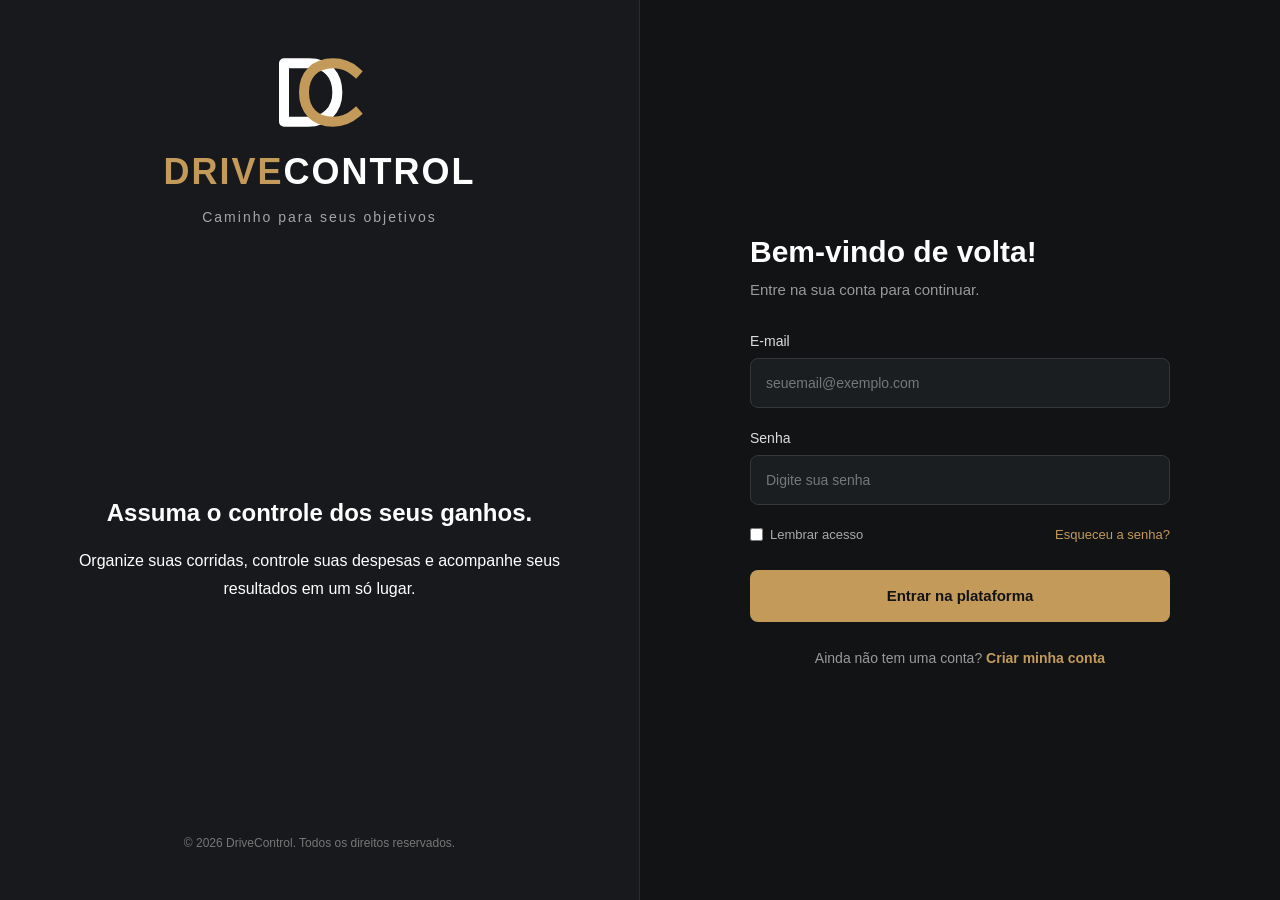
==== index.html @ f90888a5 "feat: adiciona projeto DriveControl Planner" ====
<!DOCTYPE html>
<html lang="pt-BR">

<head>
    <meta charset="UTF-8">
    <meta name="viewport" content="width=device-width, initial-scale=1.0">

    <meta name="description" content="DriveControl - Gestão financeira inteligente para motoristas.">

    <title>DriveControl | Login</title>

    <link rel="stylesheet" href="css/style.css">
</head>

<body>

    <main class="login-container">

        <!-- Área de apresentação -->
        <section class="login-banner">

            <!-- Identidade visual DriveControl -->
            <a href="index.html" class="brand-logo">

                <svg
                    class="brand-icon"
                    viewBox="0 0 120 100"
                    fill="none"
                    xmlns="http://www.w3.org/2000/svg"
                    aria-hidden="true"
                >

                    <!-- Letra D -->
                    <path
                        d="M18 15H48C70 15 82 29 82 50C82 71 68 85 47 85H18V15Z"
                        stroke="#FFFFFF"
                        stroke-width="12"
                        stroke-linejoin="round"
                    />

                    <!-- Letra C -->
                    <path
                        d="M104 25C96 18 87 15 77 15C55 15 42 29 42 50C42 71 55 85 77 85C87 85 96 82 104 75"
                        stroke="#C49A5A"
                        stroke-width="12"
                        stroke-linecap="square"
                    />

                </svg>

                <span class="brand-name">
                    <span class="brand-drive">DRIVE</span><span class="brand-control">CONTROL</span>
                </span>

                <span class="brand-slogan">
                    Caminho para seus objetivos
                </span>

            </a>

            <!-- Apresentação -->
            <div class="banner-content">

                <h1>Assuma o controle dos seus ganhos.</h1>

                <p>
                    Organize suas corridas, controle suas despesas
                    e acompanhe seus resultados em um só lugar.
                </p>

            </div>

            <footer>
                © 2026 DriveControl. Todos os direitos reservados.
            </footer>

        </section>

        <!-- Área de autenticação -->
        <section class="login-form-container">

            <div class="login-form">

                <h2>Bem-vindo de volta!</h2>

                <p class="subtitle">
                    Entre na sua conta para continuar.
                </p>

                <form id="loginForm">

                    <div class="input-group">

                        <label for="email">E-mail</label>

                        <input
                            type="email"
                            id="email"
                            placeholder="seuemail@exemplo.com"
                            required
                        >

                    </div>

                    <div class="input-group">

                        <label for="password">Senha</label>

                        <input
                            type="password"
                            id="password"
                            placeholder="Digite sua senha"
                            required
                        >

                    </div>

                    <div class="form-options">

                        <label>
                            <input type="checkbox" id="remember">
                            Lembrar acesso
                        </label>

                        <a href="#">Esqueceu a senha?</a>

                    </div>

                    <button type="submit">
                        Entrar na plataforma
                    </button>

                </form>

                <p class="register-link">
                    Ainda não tem uma conta?
                    <a href="#">Criar minha conta</a>
                </p>

            </div>

        </section>

    </main>

    <script src="js/script.js"></script>

</body>
</html>
---- css/style.css ----
/* ========================================
   DRIVE CONTROL
   Identidade visual: Dark Premium
======================================== */


/* ========================================
   1. CONFIGURAÇÕES GERAIS
======================================== */

* {
    margin: 0;
    padding: 0;
    box-sizing: border-box;
}

body {
    min-height: 100vh;
    background: #111315;
    color: #FFFFFF;
    font-family: Arial, Helvetica, sans-serif;
}


/* ========================================
   2. CONTAINER PRINCIPAL
======================================== */

.login-container {
    display: flex;
    min-height: 100vh;
}


/* ========================================
   3. ÁREA DE APRESENTAÇÃO
======================================== */

.login-banner {
    width: 50%;
    min-height: 100vh;
    padding: 50px 60px;

    display: flex;
    flex-direction: column;
    align-items: center;
    justify-content: space-between;

    background: #17191C;
    border-right: 1px solid #292C30;
}

.banner-content {
    width: 100%;
    max-width: 520px;
    margin: auto 0;
    text-align: center;
}

.banner-content h1 {
    text-align: center;
    margin-bottom: 20px;
}

.banner-content p {
    text-align: center;
    line-height: 1.7;
}


.login-banner footer {
    color: #777777;
    font-size: 12px;
    text-align: center;
}


/* ========================================
   4. LOGOTIPO DRIVECONTROL
======================================== */

.brand-logo {
    display: flex;
    flex-direction: column;
    align-items: center;
    justify-content: center;

    width: fit-content;
    margin: 0 auto 40px;
    gap: 8px;

    text-decoration: none;
}

.brand-icon {
    width: 100px;
    height: 85px;
    margin-bottom: 8px;
}

.brand-name {
    display: flex;
    align-items: center;
    justify-content: center;

    font-size: 36px;
    font-weight: 800;
    letter-spacing: 2px;
}

.brand-drive {
    color: #C49A5A;
}

.brand-control {
    color: #FFFFFF;
}

.brand-slogan {
    color: #A5A5A5;
    font-size: 14px;
    letter-spacing: 2px;
    text-align: center;
    margin-top: 8px;
}


/* ========================================
   5. ÁREA DE LOGIN
======================================== */

.login-form-container {
    width: 50%;
    min-height: 100vh;
    padding: 40px;

    display: flex;
    align-items: center;
    justify-content: center;

    background: #111315;
}

.login-form {
    width: 100%;
    max-width: 420px;
}

.login-form h2 {
    color: #FFFFFF;
    font-size: 30px;
    margin-bottom: 12px;
}

.subtitle {
    color: #999999;
    font-size: 15px;
    margin-bottom: 35px;
}


/* ========================================
   6. CAMPOS DO FORMULÁRIO
======================================== */

.input-group {
    display: flex;
    flex-direction: column;
    margin-bottom: 22px;
}

.input-group label {
    color: #DDDDDD;
    font-size: 14px;
    margin-bottom: 9px;
}

.input-group input {
    width: 100%;
    height: 50px;

    padding: 0 15px;

    color: #FFFFFF;
    background: #1B1E21;

    border: 1px solid #34383D;
    border-radius: 8px;

    outline: none;
    font-size: 14px;

    transition: border-color 0.3s;
}

.input-group input:focus {
    border-color: #C49A5A;
}

.input-group input::placeholder {
    color: #777777;
}


/* ========================================
   7. OPÇÕES DO FORMULÁRIO
======================================== */

.form-options {
    display: flex;
    align-items: center;
    justify-content: space-between;

    margin: 10px 0 28px;

    font-size: 13px;
}

.form-options label {
    display: flex;
    align-items: center;
    gap: 7px;
    color: #AAAAAA;
}

.form-options input {
    accent-color: #C49A5A;
}

.form-options a {
    color: #C49A5A;
    text-decoration: none;
}

.form-options a:hover {
    text-decoration: underline;
}


/* ========================================
   8. BOTÃO DE LOGIN
======================================== */

.login-form button {
    width: 100%;
    height: 52px;

    color: #111315;
    background: #C49A5A;

    border: none;
    border-radius: 8px;

    font-size: 15px;
    font-weight: bold;

    cursor: pointer;

    transition: background 0.3s, transform 0.2s;
}

.login-form button:hover {
    background: #D5AD70;
    transform: translateY(-2px);
}


/* ========================================
   9. LINK DE CADASTRO
======================================== */

.register-link {
    margin-top: 28px;

    color: #999999;
    font-size: 14px;
    text-align: center;
}

.register-link a {
    color: #C49A5A;
    font-weight: bold;
    text-decoration: none;
}

.register-link a:hover {
    text-decoration: underline;
}


/* ========================================
   10. RESPONSIVIDADE
======================================== */

@media (max-width: 900px) {

    .login-banner {
        padding: 40px 30px;
    }

    .banner-content h1 {
        font-size: 34px;
    }

    .login-form-container {
        padding: 30px;
    }

}


@media (max-width: 700px) {

    .login-container {
        flex-direction: column;
    }

    .login-banner {
        width: 100%;
        min-height: auto;
        padding: 35px 25px;

        border-right: none;
    }

    .brand-logo {
        margin-bottom: 35px;
    }

    .banner-content {
        margin: 20px 0 35px;
        text-align: center;
    }

    .banner-content h1 {
        font-size: 29px;
    }

    .banner-content p {
        font-size: 15px;
    }

    .login-banner footer {
        margin-top: 15px;
    }

    .login-form-container {
        width: 100%;
        min-height: auto;
        padding: 45px 25px;
    }

    .login-form h2 {
        font-size: 26px;
    }

}


@media (max-width: 600px) {

    .brand-icon {
        width: 80px;
        height: 70px;
    }

    .brand-name {
        font-size: 27px;
        letter-spacing: 1px;
    }

    .brand-slogan {
        font-size: 12px;
        letter-spacing: 1px;
    }

}
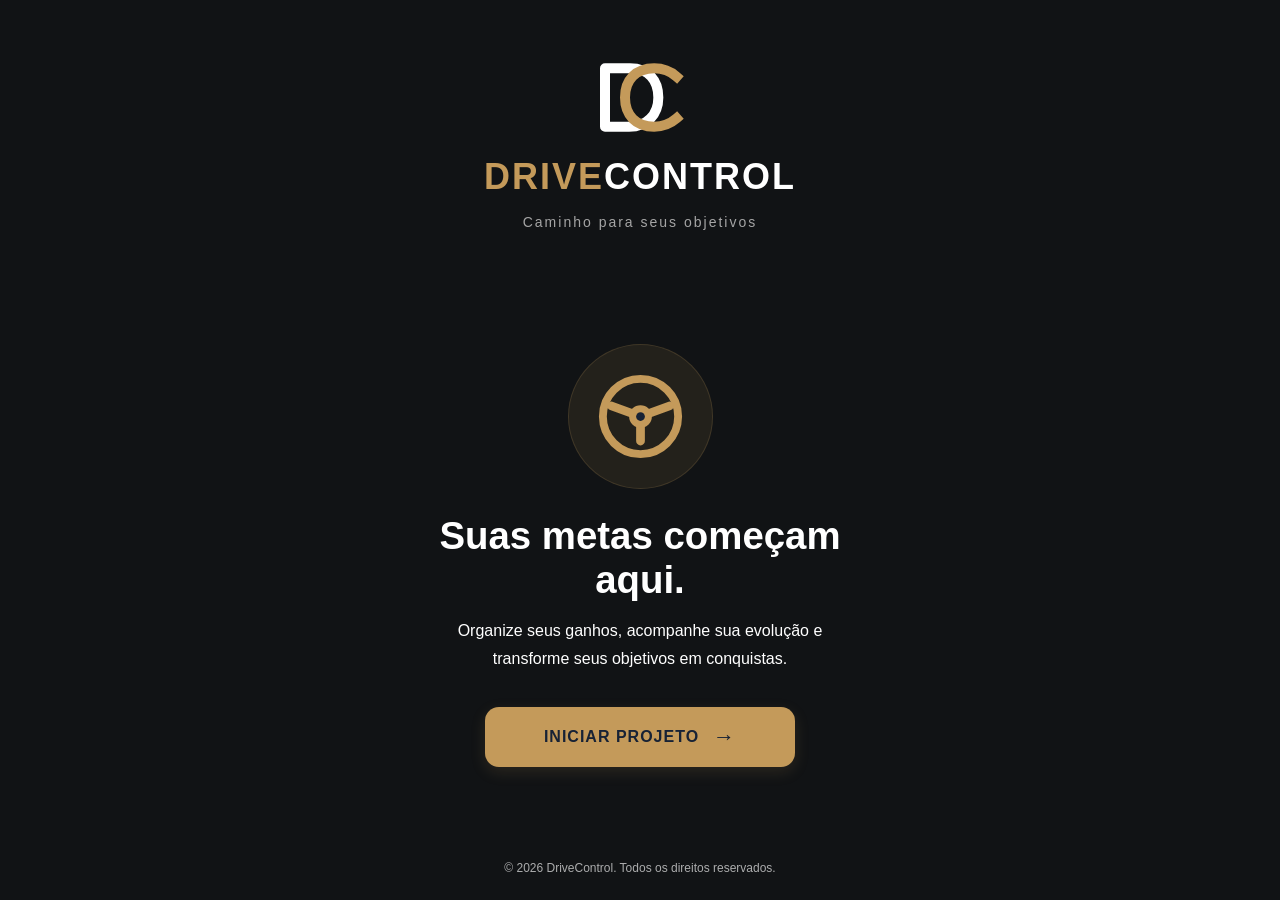
==== commit 4d964890: "Formulario inicial do app mudança da tela inical do app. agora com botão para inicar projeto!" ====
--- a/index.html
+++ b/index.html
@@ -5,21 +5,21 @@
     <meta charset="UTF-8">
     <meta name="viewport" content="width=device-width, initial-scale=1.0">
 
-    <meta name="description" content="DriveControl - Gestão financeira inteligente para motoristas.">
+    <meta name="description" content="DriveControl - Suas metas começam aqui.">
 
-    <title>DriveControl | Login</title>
+    <title>DriveControl | Início</title>
 
     <link rel="stylesheet" href="css/style.css">
+    <link rel="stylesheet" href="css/inicio.css">
 </head>
 
-<body>
+<body class="home-page">
 
-    <main class="login-container">
+    <main class="home-container">
 
-        <!-- Área de apresentação -->
-        <section class="login-banner">
+        <!-- LOGOTIPO -->
+        <header class="home-header">
 
-            <!-- Identidade visual DriveControl -->
             <a href="index.html" class="brand-logo">
 
                 <svg
@@ -58,92 +58,102 @@
 
             </a>
 
-            <!-- Apresentação -->
-            <div class="banner-content">
+        </header>
 
-                <h1>Assuma o controle dos seus ganhos.</h1>
 
-                <p>
-                    Organize suas corridas, controle suas despesas
-                    e acompanhe seus resultados em um só lugar.
-                </p>
+        <!-- CONTEÚDO PRINCIPAL -->
+        <section class="home-content">
+
+            <!-- VOLANTE DRIVECONTROL -->
+            <div class="steering-wheel">
+
+                <svg
+                    viewBox="0 0 120 120"
+                    fill="none"
+                    xmlns="http://www.w3.org/2000/svg"
+                    aria-hidden="true"
+                >
+
+                    <!-- Aro externo -->
+                    <circle
+                        cx="60"
+                        cy="60"
+                        r="43"
+                        stroke="#C49A5A"
+                        stroke-width="9"
+                    />
+
+                    <!-- Estrutura interna -->
+                    <path
+                        d="M60 60L60 88"
+                        stroke="#C49A5A"
+                        stroke-width="10"
+                        stroke-linecap="round"
+                    />
+
+                    <path
+                        d="M60 60L27 48"
+                        stroke="#C49A5A"
+                        stroke-width="10"
+                        stroke-linecap="round"
+                    />
+
+                    <path
+                        d="M60 60L93 48"
+                        stroke="#C49A5A"
+                        stroke-width="10"
+                        stroke-linecap="round"
+                    />
+
+                    <!-- Centro do volante -->
+                    <circle
+                        cx="60"
+                        cy="60"
+                        r="13"
+                        fill="#C49A5A"
+                    />
+
+                    <circle
+                        cx="60"
+                        cy="60"
+                        r="5"
+                        fill="#172235"
+                    />
+
+                </svg>
 
             </div>
 
-            <footer>
-                © 2026 DriveControl. Todos os direitos reservados.
-            </footer>
+
+            <!-- MENSAGEM DE APRESENTAÇÃO -->
+            <h1>Suas metas começam aqui.</h1>
+
+            <p>
+                Organize seus ganhos, acompanhe sua evolução
+                e transforme seus objetivos em conquistas.
+            </p>
+
+
+            <!-- BOTÃO DE ACESSO -->
+            <a href="metas.html" class="start-button">
+
+                <span>INICIAR PROJETO</span>
+
+                <span class="button-arrow">→</span>
+
+            </a>
 
         </section>
 
-        <!-- Área de autenticação -->
-        <section class="login-form-container">
 
-            <div class="login-form">
+        <!-- RODAPÉ -->
+        <footer class="home-footer">
 
-                <h2>Bem-vindo de volta!</h2>
+            © 2026 DriveControl. Todos os direitos reservados.
 
-                <p class="subtitle">
-                    Entre na sua conta para continuar.
-                </p>
-
-                <form id="loginForm">
-
-                    <div class="input-group">
-
-                        <label for="email">E-mail</label>
-
-                        <input
-                            type="email"
-                            id="email"
-                            placeholder="seuemail@exemplo.com"
-                            required
-                        >
-
-                    </div>
-
-                    <div class="input-group">
-
-                        <label for="password">Senha</label>
-
-                        <input
-                            type="password"
-                            id="password"
-                            placeholder="Digite sua senha"
-                            required
-                        >
-
-                    </div>
-
-                    <div class="form-options">
-
-                        <label>
-                            <input type="checkbox" id="remember">
-                            Lembrar acesso
-                        </label>
-
-                        <a href="#">Esqueceu a senha?</a>
-
-                    </div>
-
-                    <button type="submit">
-                        Entrar na plataforma
-                    </button>
-
-                </form>
-
-                <p class="register-link">
-                    Ainda não tem uma conta?
-                    <a href="#">Criar minha conta</a>
-                </p>
-
-            </div>
-
-        </section>
+        </footer>
 
     </main>
 
-    <script src="js/script.js"></script>
-
 </body>
 </html>
--- a/css/inicio.css
+++ b/css/inicio.css
@@ -0,0 +1,252 @@
+/* ==========================================
+   DRIVECONTROL - TELA INICIAL
+========================================== */
+
+/* ESTRUTURA PRINCIPAL */
+
+.home-page {
+    min-height: 100vh;
+}
+
+.home-container {
+    min-height: 100vh;
+
+    display: flex;
+    flex-direction: column;
+    align-items: center;
+    justify-content: space-between;
+
+    padding: 55px 24px 25px;
+
+    text-align: center;
+    box-sizing: border-box;
+}
+
+
+/* ==========================================
+   LOGOTIPO
+========================================== */
+
+.home-header {
+    display: flex;
+    justify-content: center;
+    align-items: center;
+
+    width: 100%;
+}
+
+.home-header .brand-logo {
+    display: flex;
+    flex-direction: column;
+    align-items: center;
+
+    text-decoration: none;
+}
+
+
+/* ==========================================
+   CONTEÚDO CENTRAL
+========================================== */
+
+.home-content {
+    width: 100%;
+    max-width: 480px;
+
+    display: flex;
+    flex-direction: column;
+    align-items: center;
+    justify-content: center;
+
+    margin: auto;
+    padding: 40px 0;
+
+    box-sizing: border-box;
+}
+
+
+/* ==========================================
+   VOLANTE DRIVECONTROL
+========================================== */
+
+.steering-wheel {
+    width: 145px;
+    height: 145px;
+
+    display: flex;
+    align-items: center;
+    justify-content: center;
+
+    margin-bottom: 25px;
+
+    background: rgba(196, 154, 90, 0.10);
+
+    border: 1px solid rgba(196, 154, 90, 0.18);
+    border-radius: 50%;
+
+    animation: steeringFloat 3s ease-in-out infinite;
+}
+
+.steering-wheel svg {
+    width: 105px;
+    height: 105px;
+
+    transition: transform 0.4s ease;
+}
+
+.steering-wheel:hover svg {
+    transform: rotate(25deg);
+}
+
+
+/* ==========================================
+   APRESENTAÇÃO
+========================================== */
+
+.home-content h1 {
+    font-size: clamp(1.7rem, 5vw, 2.4rem);
+
+    margin-bottom: 15px;
+}
+
+.home-content p {
+    max-width: 370px;
+
+    line-height: 1.7;
+
+    margin-bottom: 35px;
+}
+
+
+/* ==========================================
+   BOTÃO INICIAR PROJETO
+========================================== */
+
+.home-page .home-content .start-button {
+    width: 100%;
+    max-width: 310px;
+    min-height: 60px;
+
+    display: flex;
+    align-items: center;
+    justify-content: center;
+
+    gap: 14px;
+
+    padding: 16px 24px;
+
+    box-sizing: border-box;
+
+    background-color: #C49A5A;
+    color: #172235;
+
+    border: none;
+    border-radius: 14px;
+
+    font-weight: 800;
+    letter-spacing: 1px;
+
+    text-decoration: none;
+
+    box-shadow: 0 5px 15px rgba(196, 154, 90, 0.15);
+
+    transition:
+        transform 0.25s ease,
+        box-shadow 0.25s ease,
+        background-color 0.25s ease;
+}
+
+.home-page .home-content .start-button:hover {
+    background-color: #D5AC70;
+    color: #172235;
+
+    transform: translateY(-4px);
+
+    box-shadow: 0 10px 25px rgba(196, 154, 90, 0.22);
+}
+
+.home-page .home-content .start-button .button-arrow {
+    color: #172235;
+    font-size: 22px;
+
+    transition: transform 0.25s ease;
+}
+
+.home-page .home-content .start-button:hover .button-arrow {
+    transform: translateX(5px);
+}
+
+
+/* ==========================================
+   RODAPÉ
+========================================== */
+
+.home-footer {
+    font-size: 12px;
+
+    opacity: 0.65;
+
+    padding-top: 20px;
+}
+
+
+/* ==========================================
+   ANIMAÇÃO DO VOLANTE
+========================================== */
+
+@keyframes steeringFloat {
+
+    0%, 100% {
+        transform: translateY(0);
+    }
+
+    50% {
+        transform: translateY(-7px);
+    }
+
+}
+
+
+/* ==========================================
+   RESPONSIVIDADE
+========================================== */
+
+@media (max-width: 600px) {
+
+    .home-container {
+        padding: 35px 20px 20px;
+    }
+
+    .steering-wheel {
+        width: 125px;
+        height: 125px;
+    }
+
+    .steering-wheel svg {
+        width: 90px;
+        height: 90px;
+    }
+
+    .home-content {
+        padding: 30px 0;
+    }
+
+}
+
+
+/* ==========================================
+   ACESSIBILIDADE
+========================================== */
+
+@media (prefers-reduced-motion: reduce) {
+
+    .steering-wheel {
+        animation: none;
+    }
+
+    .steering-wheel svg,
+    .start-button,
+    .button-arrow {
+        transition: none;
+    }
+
+}
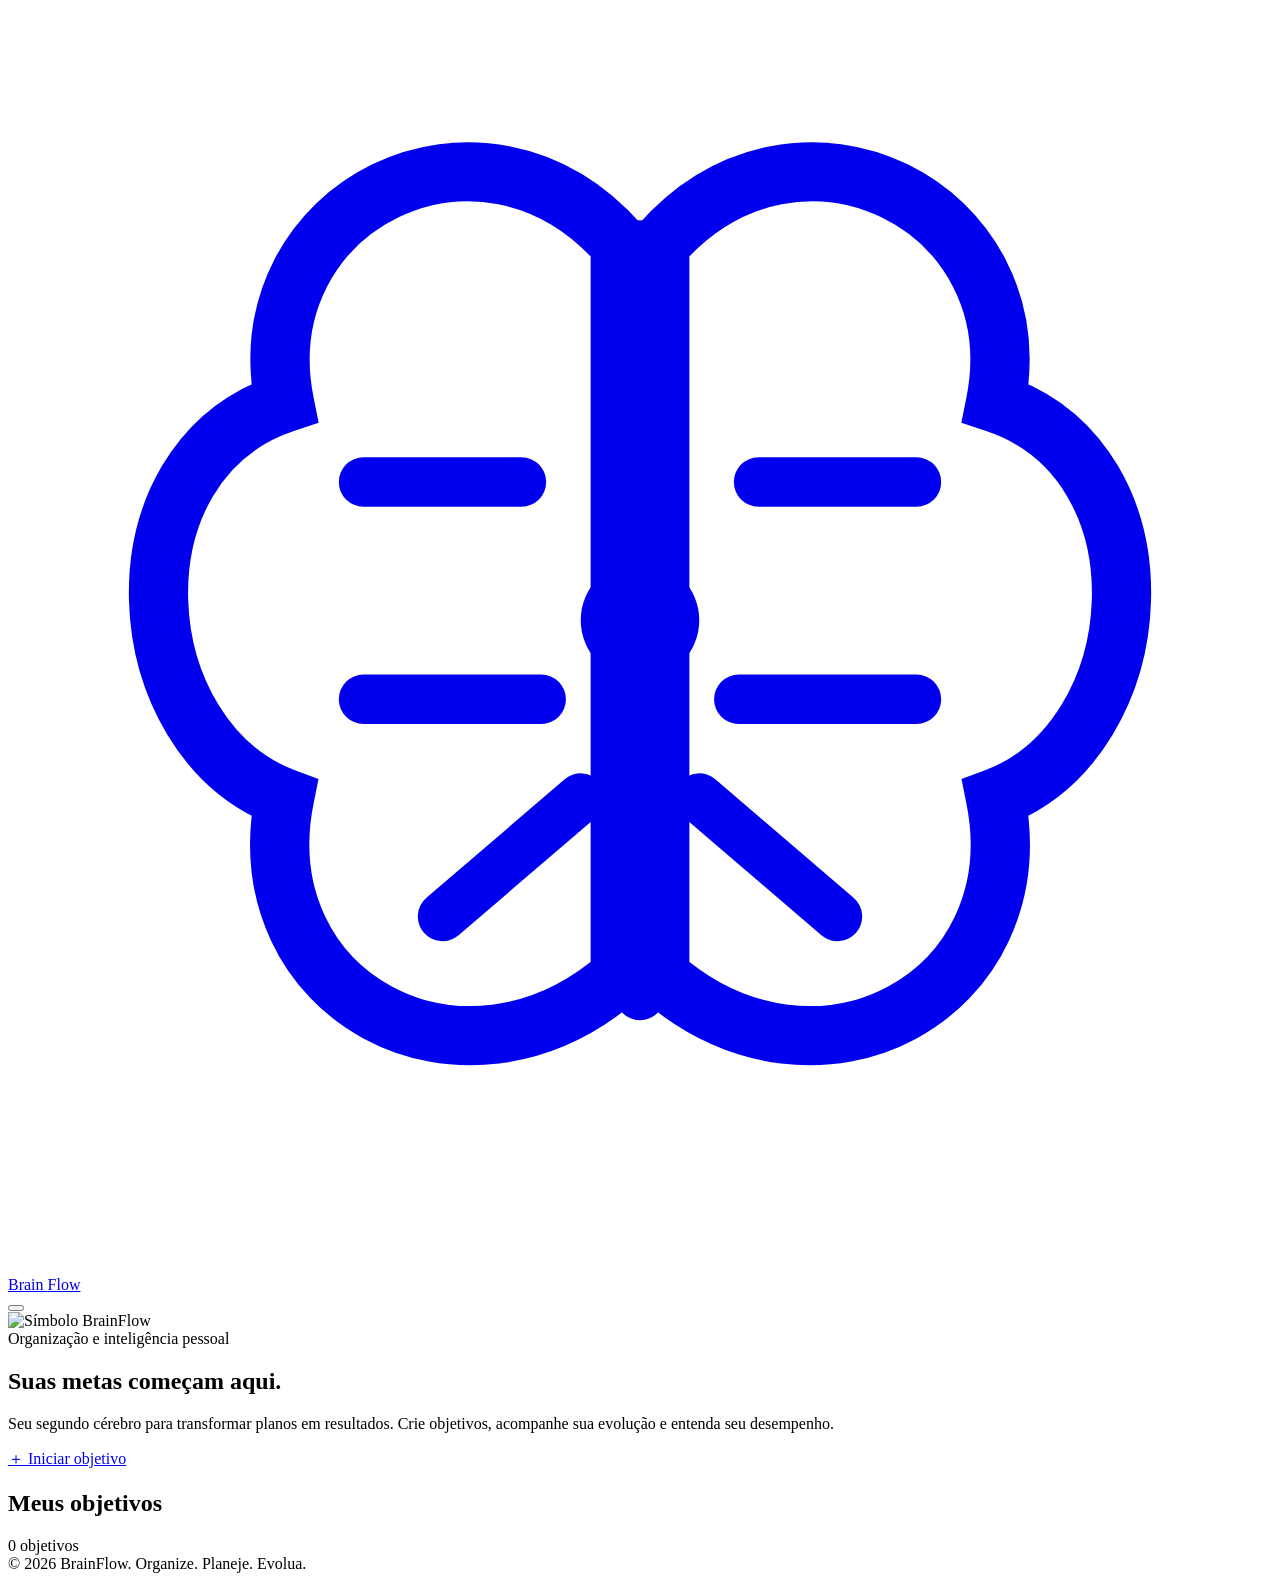
==== commit 8b2a1910: "Add files via upload" ====
--- a/index.html
+++ b/index.html
@@ -1,159 +1,77 @@
 <!DOCTYPE html>
 <html lang="pt-BR">
-
-<head>
-    <meta charset="UTF-8">
-    <meta name="viewport" content="width=device-width, initial-scale=1.0">
-
-    <meta name="description" content="DriveControl - Suas metas começam aqui.">
-
-    <title>DriveControl | Início</title>
-
-    <link rel="stylesheet" href="css/style.css">
-    <link rel="stylesheet" href="css/inicio.css">
-</head>
-
-<body class="home-page">
-
-    <main class="home-container">
-
-        <!-- LOGOTIPO -->
-        <header class="home-header">
-
-            <a href="index.html" class="brand-logo">
-
-                <svg
-                    class="brand-icon"
-                    viewBox="0 0 120 100"
-                    fill="none"
-                    xmlns="http://www.w3.org/2000/svg"
-                    aria-hidden="true"
-                >
-
-                    <!-- Letra D -->
-                    <path
-                        d="M18 15H48C70 15 82 29 82 50C82 71 68 85 47 85H18V15Z"
-                        stroke="#FFFFFF"
-                        stroke-width="12"
-                        stroke-linejoin="round"
-                    />
-
-                    <!-- Letra C -->
-                    <path
-                        d="M104 25C96 18 87 15 77 15C55 15 42 29 42 50C42 71 55 85 77 85C87 85 96 82 104 75"
-                        stroke="#C49A5A"
-                        stroke-width="12"
-                        stroke-linecap="square"
-                    />
-
-                </svg>
-
-                <span class="brand-name">
-                    <span class="brand-drive">DRIVE</span><span class="brand-control">CONTROL</span>
-                </span>
-
-                <span class="brand-slogan">
-                    Caminho para seus objetivos
-                </span>
-
-            </a>
-
-        </header>
-
-
-        <!-- CONTEÚDO PRINCIPAL -->
-        <section class="home-content">
-
-            <!-- VOLANTE DRIVECONTROL -->
-            <div class="steering-wheel">
-
-                <svg
-                    viewBox="0 0 120 120"
-                    fill="none"
-                    xmlns="http://www.w3.org/2000/svg"
-                    aria-hidden="true"
-                >
-
-                    <!-- Aro externo -->
-                    <circle
-                        cx="60"
-                        cy="60"
-                        r="43"
-                        stroke="#C49A5A"
-                        stroke-width="9"
-                    />
-
-                    <!-- Estrutura interna -->
-                    <path
-                        d="M60 60L60 88"
-                        stroke="#C49A5A"
-                        stroke-width="10"
-                        stroke-linecap="round"
-                    />
-
-                    <path
-                        d="M60 60L27 48"
-                        stroke="#C49A5A"
-                        stroke-width="10"
-                        stroke-linecap="round"
-                    />
-
-                    <path
-                        d="M60 60L93 48"
-                        stroke="#C49A5A"
-                        stroke-width="10"
-                        stroke-linecap="round"
-                    />
-
-                    <!-- Centro do volante -->
-                    <circle
-                        cx="60"
-                        cy="60"
-                        r="13"
-                        fill="#C49A5A"
-                    />
-
-                    <circle
-                        cx="60"
-                        cy="60"
-                        r="5"
-                        fill="#172235"
-                    />
-
-                </svg>
-
-            </div>
-
-
-            <!-- MENSAGEM DE APRESENTAÇÃO -->
-            <h1>Suas metas começam aqui.</h1>
-
-            <p>
-                Organize seus ganhos, acompanhe sua evolução
-                e transforme seus objetivos em conquistas.
-            </p>
-
-
-            <!-- BOTÃO DE ACESSO -->
-            <a href="metas.html" class="start-button">
-
-                <span>INICIAR PROJETO</span>
-
-                <span class="button-arrow">→</span>
-
-            </a>
-
-        </section>
-
-
-        <!-- RODAPÉ -->
-        <footer class="home-footer">
-
-            © 2026 DriveControl. Todos os direitos reservados.
-
-        </footer>
-
-    </main>
-
-</body>
-</html>+ <head>
+  <meta charset="utf-8"/>
+  <meta content="width=device-width,initial-scale=1" name="viewport"/>
+  <meta content="BrainFlow — seu segundo cérebro para organizar objetivos e acompanhar resultados." name="description"/>
+  <title>
+   BrainFlow | Seu segundo cérebro
+  </title>
+  <link href="css/app.css" rel="stylesheet"/>
+ </head>
+ <body>
+  <main class="shell home-shell">
+   <header class="topbar">
+    <a class="brand" href="index.html">
+     <svg aria-hidden="true" class="brand-mark" fill="none" viewbox="0 0 64 64">
+      <path d="M31 12c-7-8-19-2-17 8-9 3-8 17 0 20-2 10 9 16 17 9V12Z" stroke="currentColor" stroke-width="3">
+      </path>
+      <path d="M33 12c7-8 19-2 17 8 9 3 8 17 0 20 2 10-9 16-17 9V12Z" stroke="currentColor" stroke-width="3">
+      </path>
+      <path d="M32 12v38M18 24h8m-8 11h9m19-11h-8m8 11h-9M22 46l7-6m13 6-7-6" stroke="currentColor" stroke-linecap="round" stroke-width="2.5">
+      </path>
+      <circle cx="32" cy="31" fill="currentColor" r="3">
+      </circle>
+     </svg>
+     <span>
+      Brain
+      <span>
+       Flow
+      </span>
+     </span>
+    </a>
+    <div class="top-actions">
+     <button aria-label="Alternar tema" class="icon-button" data-theme-toggle="">
+     </button>
+    </div>
+   </header>
+   <section class="hero hero-centered">
+    <div class="home-illustration">
+     <img alt="Símbolo BrainFlow" src="assets/logo/brainflow-mark.svg"/>
+    </div>
+    <div class="eyebrow">
+     Organização e inteligência pessoal
+    </div>
+    <h1>
+     Suas metas começam
+     <span style="color:var(--accent)">
+      aqui.
+     </span>
+    </h1>
+    <p>
+     Seu segundo cérebro para transformar planos em resultados. Crie objetivos, acompanhe sua evolução e entenda seu desempenho.
+    </p>
+    <a class="button button-primary" href="metas.html">
+     ＋ Iniciar objetivo
+    </a>
+   </section>
+   <div class="section-head">
+    <h2>
+     Meus objetivos
+    </h2>
+    <span class="muted" id="objective-count">
+     0 objetivos
+    </span>
+   </div>
+   <section aria-live="polite" class="grid" id="objectives">
+   </section>
+   <footer class="footer">
+    © 2026 BrainFlow. Organize. Planeje. Evolua.
+   </footer>
+  </main>
+  <script src="js/core.js">
+  </script>
+  <script src="js/home.js">
+  </script>
+ </body>
+</html>
